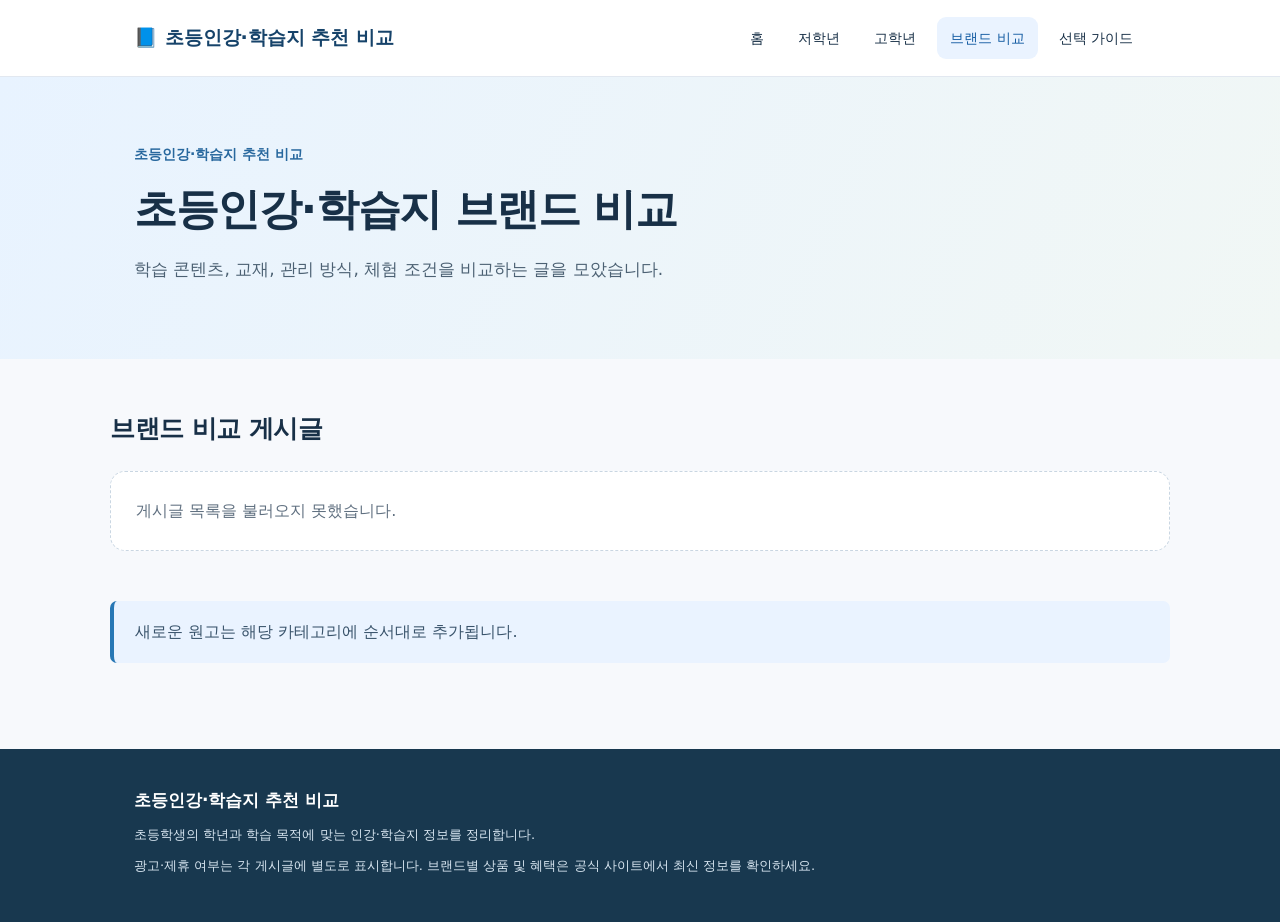
==== brands.html @ b722410e "Add files via upload" ====
<!doctype html><html lang="ko"><head><meta charset="utf-8"><meta name="viewport" content="width=device-width,initial-scale=1"><title>브랜드 비교 | 초등인강·학습지 추천 비교</title><meta name="description" content="학습 콘텐츠, 교재, 관리 방식, 체험 조건을 비교하는 글을 모았습니다."><link rel="canonical" href="https://jjh950621-star.github.io/elementary-study/brands.html"><meta property="og:type" content="website"><meta property="og:title" content="브랜드 비교"><meta property="og:description" content="학습 콘텐츠, 교재, 관리 방식, 체험 조건을 비교하는 글을 모았습니다."><meta property="og:url" content="https://jjh950621-star.github.io/elementary-study/brands.html"><link rel="stylesheet" href="style.css"><script defer src="script.js"></script></head><body><header class="site-header"><div class="wrap header-inner"><a class="brand" href="index.html">📘 초등인강·학습지 추천 비교</a><nav class="nav" aria-label="주 메뉴"><a href="index.html" class="">홈</a><a href="low-grade.html" class="">저학년</a><a href="high-grade.html" class="">고학년</a><a href="brands.html" class="active">브랜드 비교</a><a href="guide.html" class="">선택 가이드</a></nav></div></header><section class="hero"><div class="wrap"><div class="eyebrow">초등인강·학습지 추천 비교</div><h1>초등인강·학습지 브랜드 비교</h1><p>학습 콘텐츠, 교재, 관리 방식, 체험 조건을 비교하는 글을 모았습니다.</p></div></section><main class="wrap main"><section class="section"><h2>브랜드 비교 게시글</h2><div class="post-list" data-post-list data-category="브랜드 비교"></div></section><p class="note">새로운 원고는 해당 카테고리에 순서대로 추가됩니다.</p></main><footer class="footer"><div class="wrap"><strong>초등인강·학습지 추천 비교</strong><p>초등학생의 학년과 학습 목적에 맞는 인강·학습지 정보를 정리합니다.</p><p>광고·제휴 여부는 각 게시글에 별도로 표시합니다. 브랜드별 상품 및 혜택은 공식 사이트에서 최신 정보를 확인하세요.</p></div></footer></body></html>
---- style.css ----
*{box-sizing:border-box}body{margin:0;background:#f7f9fc;color:#183047;font-family:system-ui,-apple-system,"Malgun Gothic",sans-serif;line-height:1.75}a{color:inherit;text-decoration:none}.wrap{max-width:1060px;margin:auto;padding:0 24px}.site-header{background:#fff;border-bottom:1px solid #e2e8f0;position:sticky;top:0;z-index:10}.header-inner{display:flex;align-items:center;justify-content:space-between;gap:22px;min-height:76px}.brand{font-weight:800;color:#16436a;font-size:19px}.nav{display:flex;gap:8px;flex-wrap:wrap}.nav a{padding:9px 13px;border-radius:9px;font-size:14px}.nav a:hover,.nav a.active{background:#eaf3ff;color:#145ca3}.hero{background:linear-gradient(115deg,#e8f3ff,#f1f7f5);padding:65px 0 58px}.eyebrow{color:#28689e;font-weight:700;font-size:14px}.hero h1{font-size:clamp(28px,4vw,43px);line-height:1.35;letter-spacing:-1.3px;margin:13px 0}.hero p{max-width:690px;color:#4c6173;font-size:17px}.main{padding:48px 0 70px}h2{font-size:25px;letter-spacing:-.5px;margin:0 0 20px}.section{margin-bottom:50px}.grid{display:grid;grid-template-columns:repeat(2,minmax(0,1fr));gap:18px}.card{background:#fff;border:1px solid #e2e8f0;border-radius:17px;padding:26px;box-shadow:0 6px 18px rgba(24,48,71,.035)}.card h3{margin:0 0 8px;font-size:19px}.card p{color:#5c6d7c;margin:0 0 14px}.more{font-weight:700;color:#1762a1}.post-list{display:grid;gap:13px}.post{background:#fff;border:1px solid #e2e8f0;border-radius:13px;padding:20px 23px}.post h3{margin:0;font-size:18px}.post p{margin:6px 0;color:#64748b}.pill{font-size:12px;color:#1762a1;background:#eaf3ff;padding:4px 9px;border-radius:100px}.empty{background:#fff;border:1px dashed #c9d6e2;border-radius:15px;padding:25px;color:#607080}.note{border-left:4px solid #2777b5;background:#eaf3ff;padding:17px 21px;border-radius:7px;color:#39536b}.footer{background:#18384f;color:#d8e6f1;padding:37px 0;font-size:13px}.footer strong{font-size:17px;color:#fff}.footer p{margin:8px 0}.article{background:white;padding:38px;border:1px solid #e2e8f0;border-radius:17px}.article h1{font-size:32px;line-height:1.4}.article p{margin:18px 0}.article .meta{color:#687e8e;font-size:14px}.article img{max-width:100%;height:auto}.breadcrumbs{color:#61758a;margin-bottom:20px;font-size:14px}@media(max-width:700px){.header-inner{display:block;padding-top:16px;padding-bottom:12px}.brand{display:block;margin-bottom:10px}.nav{gap:0}.nav a{padding:8px 9px;font-size:13px}.grid{grid-template-columns:1fr}.hero{padding:40px 0}.main{padding:34px 0}.article{padding:23px}}
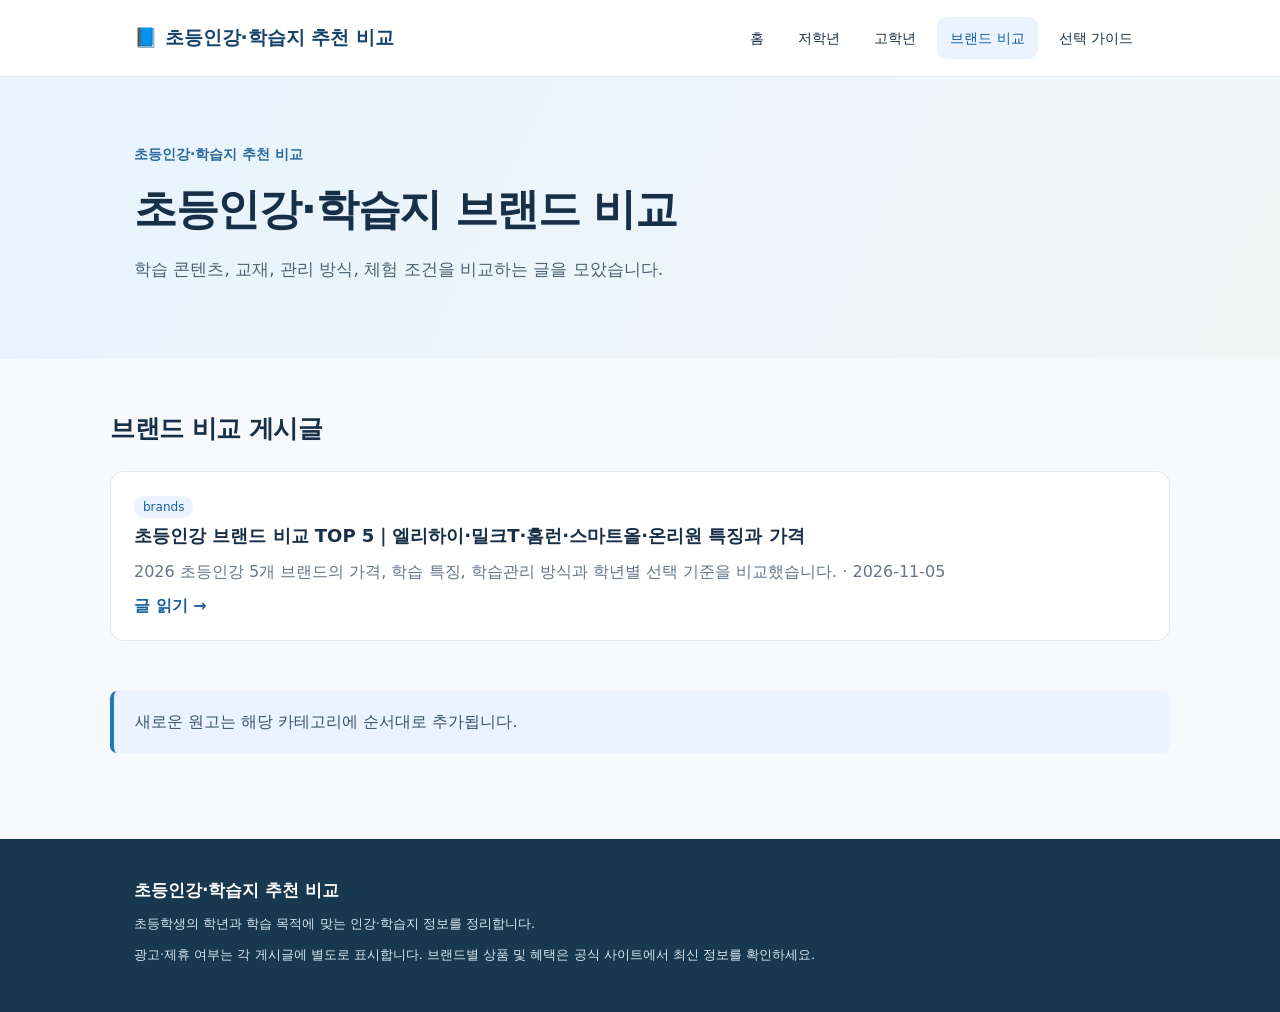
==== commit 6b2d7518: "Update brands.html" ====
--- a/brands.html
+++ b/brands.html
@@ -1 +1 @@
-<!doctype html><html lang="ko"><head><meta charset="utf-8"><meta name="viewport" content="width=device-width,initial-scale=1"><title>브랜드 비교 | 초등인강·학습지 추천 비교</title><meta name="description" content="학습 콘텐츠, 교재, 관리 방식, 체험 조건을 비교하는 글을 모았습니다."><link rel="canonical" href="https://jjh950621-star.github.io/elementary-study/brands.html"><meta property="og:type" content="website"><meta property="og:title" content="브랜드 비교"><meta property="og:description" content="학습 콘텐츠, 교재, 관리 방식, 체험 조건을 비교하는 글을 모았습니다."><meta property="og:url" content="https://jjh950621-star.github.io/elementary-study/brands.html"><link rel="stylesheet" href="style.css"><script defer src="script.js"></script></head><body><header class="site-header"><div class="wrap header-inner"><a class="brand" href="index.html">📘 초등인강·학습지 추천 비교</a><nav class="nav" aria-label="주 메뉴"><a href="index.html" class="">홈</a><a href="low-grade.html" class="">저학년</a><a href="high-grade.html" class="">고학년</a><a href="brands.html" class="active">브랜드 비교</a><a href="guide.html" class="">선택 가이드</a></nav></div></header><section class="hero"><div class="wrap"><div class="eyebrow">초등인강·학습지 추천 비교</div><h1>초등인강·학습지 브랜드 비교</h1><p>학습 콘텐츠, 교재, 관리 방식, 체험 조건을 비교하는 글을 모았습니다.</p></div></section><main class="wrap main"><section class="section"><h2>브랜드 비교 게시글</h2><div class="post-list" data-post-list data-category="브랜드 비교"></div></section><p class="note">새로운 원고는 해당 카테고리에 순서대로 추가됩니다.</p></main><footer class="footer"><div class="wrap"><strong>초등인강·학습지 추천 비교</strong><p>초등학생의 학년과 학습 목적에 맞는 인강·학습지 정보를 정리합니다.</p><p>광고·제휴 여부는 각 게시글에 별도로 표시합니다. 브랜드별 상품 및 혜택은 공식 사이트에서 최신 정보를 확인하세요.</p></div></footer></body></html>+<!doctype html><html lang="ko"><head><meta charset="utf-8"><meta name="viewport" content="width=device-width,initial-scale=1"><title>브랜드 비교 | 초등인강·학습지 추천 비교</title><meta name="description" content="학습 콘텐츠, 교재, 관리 방식, 체험 조건을 비교하는 글을 모았습니다."><link rel="canonical" href="https://jjh950621-star.github.io/elementary-study/brands.html"><meta property="og:type" content="website"><meta property="og:title" content="브랜드 비교"><meta property="og:description" content="학습 콘텐츠, 교재, 관리 방식, 체험 조건을 비교하는 글을 모았습니다."><meta property="og:url" content="https://jjh950621-star.github.io/elementary-study/brands.html"><link rel="stylesheet" href="style.css"><script defer src="script.js"></script></head><body><header class="site-header"><div class="wrap header-inner"><a class="brand" href="index.html">📘 초등인강·학습지 추천 비교</a><nav class="nav" aria-label="주 메뉴"><a href="index.html" class="">홈</a><a href="low-grade.html" class="">저학년</a><a href="high-grade.html" class="">고학년</a><a href="brands.html" class="active">브랜드 비교</a><a href="guide.html" class="">선택 가이드</a></nav></div></header><section class="hero"><div class="wrap"><div class="eyebrow">초등인강·학습지 추천 비교</div><h1>초등인강·학습지 브랜드 비교</h1><p>학습 콘텐츠, 교재, 관리 방식, 체험 조건을 비교하는 글을 모았습니다.</p></div></section><main class="wrap main"><section class="section"><h2>브랜드 비교 게시글</h2><div class="post-list" data-post-list data-category="brands"></div></section><p class="note">새로운 원고는 해당 카테고리에 순서대로 추가됩니다.</p></main><footer class="footer"><div class="wrap"><strong>초등인강·학습지 추천 비교</strong><p>초등학생의 학년과 학습 목적에 맞는 인강·학습지 정보를 정리합니다.</p><p>광고·제휴 여부는 각 게시글에 별도로 표시합니다. 브랜드별 상품 및 혜택은 공식 사이트에서 최신 정보를 확인하세요.</p></div></footer></body></html>
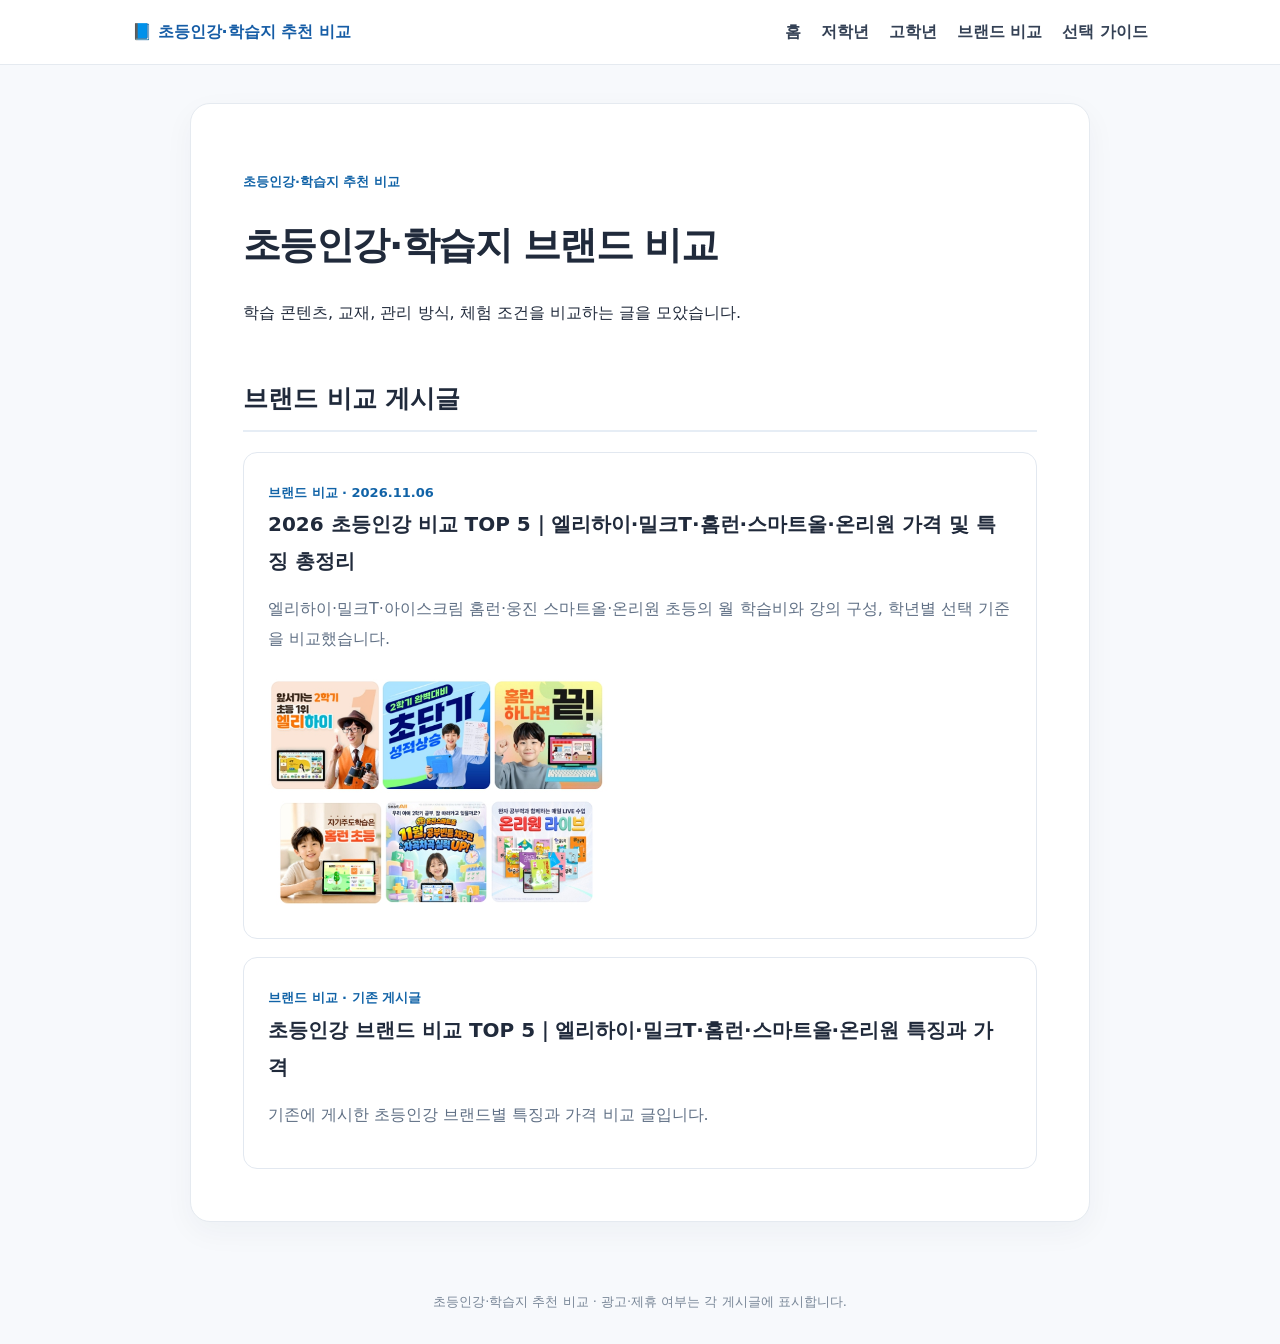
==== commit 84b36670: "Add files via upload" ====
--- a/brands.html
+++ b/brands.html
@@ -1 +1 @@
-<!doctype html><html lang="ko"><head><meta charset="utf-8"><meta name="viewport" content="width=device-width,initial-scale=1"><title>브랜드 비교 | 초등인강·학습지 추천 비교</title><meta name="description" content="학습 콘텐츠, 교재, 관리 방식, 체험 조건을 비교하는 글을 모았습니다."><link rel="canonical" href="https://jjh950621-star.github.io/elementary-study/brands.html"><meta property="og:type" content="website"><meta property="og:title" content="브랜드 비교"><meta property="og:description" content="학습 콘텐츠, 교재, 관리 방식, 체험 조건을 비교하는 글을 모았습니다."><meta property="og:url" content="https://jjh950621-star.github.io/elementary-study/brands.html"><link rel="stylesheet" href="style.css"><script defer src="script.js"></script></head><body><header class="site-header"><div class="wrap header-inner"><a class="brand" href="index.html">📘 초등인강·학습지 추천 비교</a><nav class="nav" aria-label="주 메뉴"><a href="index.html" class="">홈</a><a href="low-grade.html" class="">저학년</a><a href="high-grade.html" class="">고학년</a><a href="brands.html" class="active">브랜드 비교</a><a href="guide.html" class="">선택 가이드</a></nav></div></header><section class="hero"><div class="wrap"><div class="eyebrow">초등인강·학습지 추천 비교</div><h1>초등인강·학습지 브랜드 비교</h1><p>학습 콘텐츠, 교재, 관리 방식, 체험 조건을 비교하는 글을 모았습니다.</p></div></section><main class="wrap main"><section class="section"><h2>브랜드 비교 게시글</h2><div class="post-list" data-post-list data-category="brands"></div></section><p class="note">새로운 원고는 해당 카테고리에 순서대로 추가됩니다.</p></main><footer class="footer"><div class="wrap"><strong>초등인강·학습지 추천 비교</strong><p>초등학생의 학년과 학습 목적에 맞는 인강·학습지 정보를 정리합니다.</p><p>광고·제휴 여부는 각 게시글에 별도로 표시합니다. 브랜드별 상품 및 혜택은 공식 사이트에서 최신 정보를 확인하세요.</p></div></footer></body></html>
+<!doctype html><html lang="ko"><head><meta charset="utf-8"><meta name="viewport" content="width=device-width, initial-scale=1"><title>브랜드 비교 | 초등인강·학습지 추천 비교</title><meta name="description" content="초등인강 브랜드 비교 게시글 모음"><style>*{box-sizing:border-box}body{margin:0;background:#f7f9fc;color:#202a3b;font-family:system-ui,-apple-system,"Noto Sans KR",sans-serif;line-height:1.85}a{color:#1762ad}header{background:#fff;border-bottom:1px solid #e5eaf0}nav{max-width:1060px;margin:auto;display:flex;gap:20px;align-items:center;flex-wrap:wrap;padding:17px 22px}nav a{text-decoration:none;color:#344155;font-weight:600}nav .logo{margin-right:auto;color:#165da6}.wrap{max-width:940px;margin:38px auto;padding:0 20px}.paper{background:#fff;border:1px solid #e5eaf0;border-radius:20px;padding:clamp(20px,5vw,52px);box-shadow:0 10px 30px #172b4d0b}.tag{font-size:13px;font-weight:700;color:#1163a7}.meta{font-size:14px;color:#69788b}.notice{padding:14px 18px;background:#f2f5fa;border-left:4px solid #4384c5;border-radius:7px;font-size:14px}h1{font-size:clamp(26px,4vw,38px);line-height:1.4;letter-spacing:-.04em}h2{font-size:25px;line-height:1.45;margin:54px 0 20px;border-bottom:2px solid #e6edf5;padding-bottom:12px}h3{font-size:19px;margin:30px 0 10px}p{margin:14px 0}ul,ol{padding-left:23px}.photo{margin:25px auto;text-align:center}.photo img{max-width:100%;height:auto;border-radius:12px}.photo figcaption{font-size:12px;color:#8290a0}.table-scroll{overflow-x:auto}table{border-collapse:collapse;width:100%;min-width:570px;font-size:14px}th,td{border:1px solid #dfe5ec;padding:11px 13px;text-align:left;vertical-align:top}th{background:#edf4fb}.cta{display:inline-block;background:#ff681d;color:white;text-decoration:none;font-weight:800;border-radius:40px;padding:13px 25px;margin:12px 0}.box{padding:18px 22px;background:#f5f8fc;border-radius:12px}footer{text-align:center;color:#788697;padding:30px;font-size:13px}details{border-bottom:1px solid #e3e8ee;padding:13px 0}summary{cursor:pointer;font-weight:700} @media(max-width:640px){nav{gap:10px;font-size:13px}.wrap{margin:15px auto;padding:0 10px}.paper{border-radius:12px}h2{font-size:21px}}.entry{display:block;padding:24px;border:1px solid #e2e8f0;border-radius:14px;text-decoration:none;color:inherit}.entry:hover{border-color:#4e91d5}.entry strong{font-size:20px}.entry p{color:#607085}.thumb{max-width:340px;width:100%;border-radius:12px;margin-top:12px}</style></head><body><header><nav><a class="logo" href="index.html">📘 초등인강·학습지 추천 비교</a><a href="index.html">홈</a><a href="low-grade.html">저학년</a><a href="high-grade.html">고학년</a><a href="brands.html">브랜드 비교</a><a href="guide.html">선택 가이드</a></nav></header><main class="wrap"><div class="paper"><p class="tag">초등인강·학습지 추천 비교</p><h1>초등인강·학습지 브랜드 비교</h1><p>학습 콘텐츠, 교재, 관리 방식, 체험 조건을 비교하는 글을 모았습니다.</p><h2>브랜드 비교 게시글</h2><a class="entry" href="elementary-online-top5-2026.html"><span class="tag">브랜드 비교 · 2026.11.06</span><br><strong>2026 초등인강 비교 TOP 5｜엘리하이·밀크T·홈런·스마트올·온리원 가격 및 특징 총정리</strong><p>엘리하이·밀크T·아이스크림 홈런·웅진 스마트올·온리원 초등의 월 학습비와 강의 구성, 학년별 선택 기준을 비교했습니다.</p><img class="thumb" src="images/comparison-01.jpg" alt="초등인강 5개 브랜드 비교 대표 이미지"></a><a class="entry" style="margin-top:18px" href="elementary-comparison-2026.html"><span class="tag">브랜드 비교 · 기존 게시글</span><br><strong>초등인강 브랜드 비교 TOP 5｜엘리하이·밀크T·홈런·스마트올·온리원 특징과 가격</strong><p>기존에 게시한 초등인강 브랜드별 특징과 가격 비교 글입니다.</p></a></div></main><footer>초등인강·학습지 추천 비교 · 광고·제휴 여부는 각 게시글에 표시합니다.</footer></body></html>
